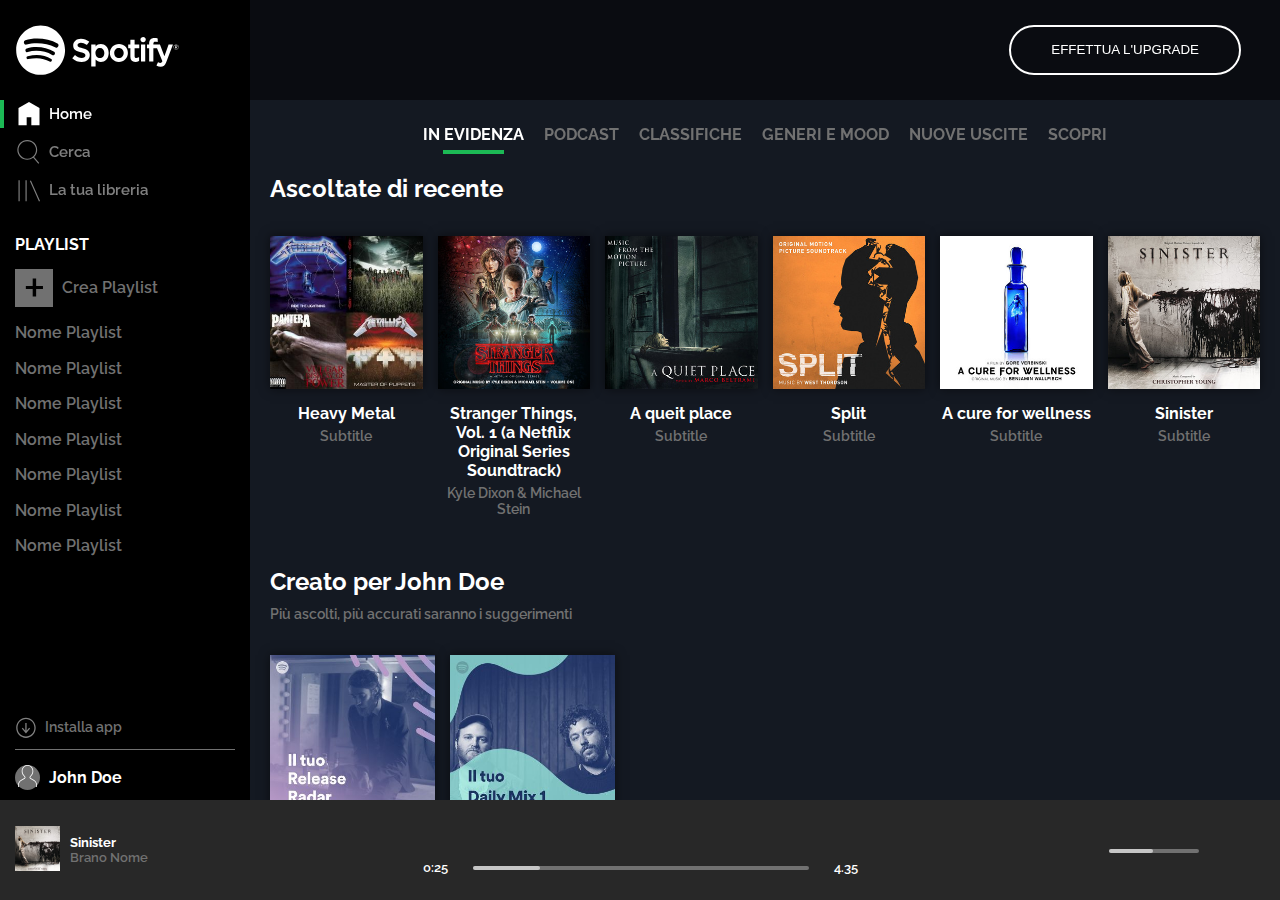
==== index.html @ bd0da4ed "finita sidebar responsive" ====
<!DOCTYPE html>
<html lang="en" dir="ltr">

<head>
  <meta charset="utf-8">
  <meta name="viewport" content="width=device-width, initial-scale=1.0">
  <title>SpotifyWeb</title>
  <link rel="preconnect" href="https://fonts.gstatic.com">
  <link href="https://fonts.googleapis.com/css2?family=Raleway:wght@400;500;600;700&display=swap" rel="stylesheet">
  <link rel="stylesheet" href="https://cdnjs.cloudflare.com/ajax/libs/font-awesome/5.15.2/css/all.min.css" integrity="sha512-HK5fgLBL+xu6dm/Ii3z4xhlSUyZgTT9tuc/hSrtw6uzJOvgRr2a9jyxxT1ely+B+xFAmJKVSTbpM/CuL7qxO8w==" crossorigin="anonymous" />
  <link rel="stylesheet" href="css/style.css">
</head>

<body>

  <!-- APP CONTAINER -->
  <div class="app-wrapper">
    <!-- MAIN -->
    <main class="clearfix">

      <!-- Side Bar -->
      <section class="side-bar">

        <!-- Logo -->
        <div class="logo-container">
          <div class="logo">
            <img src="img/logo.svg" alt="Spotify's Logo">
            <img src="img/logo-small.svg" alt="Spotify's Small Logo">
          </div>
        </div>
        <!-- Fine Logo -->

        <!-- Top Nav -->
        <nav class="side-top-nav">

          <ul class="side-nav">

            <li class="active-side-nav">
              <img src="img/home.svg" alt="Home">
              <a href="#">Home</a>
            </li>

            <li>
              <img src="img/search.svg" alt="Search">
              <a href="#">Cerca</a>
            </li>

            <li>
              <img src="img/libreria.svg" alt="Libreria">
              <a href="#">La tua libreria</a>
            </li>

          </ul>

        </nav>
        <!-- Fine Top Nav -->

        <!-- Playlists -->
        <div class="playlists-container">

          <div class="top-playlists">

            <div class="title">
              Playlist
            </div>

            <div class="add-playlist">

              <a href="#">
                <span class="cross">+</span>
                Crea Playlist
              </a>

            </div>

          </div>

          <div class="bottom-playlists">
            <ul class="playlist-list">
              <li><a href="#">Nome Playlist</a></li>
              <li><a href="#">Nome Playlist</a></li>
              <li><a href="#">Nome Playlist</a></li>
              <li><a href="#">Nome Playlist</a></li>
              <li><a href="#">Nome Playlist</a></li>
              <li><a href="#">Nome Playlist</a></li>
              <li><a href="#">Nome Playlist</a></li>
            </ul>
          </div>

        </div>
        <!-- Fine Playlists -->

        <!-- Bottom Side Bar -->
        <div class="bottom-side-bar">

          <div class="download-app">
            <img src="img/download.svg" alt="download icon">
            <a href="#">
              Installa app
            </a>
          </div>

          <div class="user">
            <div class="user-icon">
              <img src="img/profile.svg" alt="user icon">
            </div>
            <div class="user-name">
              John Doe
            </div>
          </div>

        </div>
        <!-- Fine Bottom Side Bar -->

      </section>
      <!-- Fine Side Bar -->

      <!-- CONTENT -->
      <section class="content">

        <!-- Upgrade Section -->
        <div class="upgrade">

          <button class="pagace-btn">
            Effettua l'upgrade
          </button>
        </div>
        <!-- Fine Upgrade Section -->

        <!-- Content Section Nav -->
        <nav class="top-nav-content">

          <ul class="content-nav">
            <li><a class="active-top-nav" href="#">In Evidenza</a></li>
            <li><a href="#">Podcast</a></li>
            <li><a href="#">Classifiche</a></li>
            <li><a href="#">Generi e Mood</a></li>
            <li><a href="#">Nuove uscite</a></li>
            <li><a href="#">Scopri</a></li>
          </ul>

        </nav>
        <!-- Fine Content Section Nav -->

        <!-- MUSIC -->
        <div class="music">
          <!-- Ascoltate di recente -->
          <div class="recently-played">

            <h2>Ascoltate di recente</h2>

            <!-- Contenitore Album -->
            <div class="albums-container">
              <!-- Single Album -->
              <div class="album">
                <div class="album-img">
                  <img src="img/metal_lifting.jpg" alt="Heavy Metal Album Cover">
                  <div class="overlay">
                    <i class="far fa-play-circle"></i>
                  </div>
                </div>
                <div class="album-name">
                  <h4>Heavy Metal</h4>
                </div>
                <div class="album-author">
                  <p class="author">Subtitle</p>
                </div>
              </div>
              <!-- Fine single Album -->

              <!-- Single Album -->
              <div class="album">
                <div class="album-img">
                  <img src="img/stranger.jpeg" alt="Stranger Things Album Cover">
                  <div class="overlay">
                    <i class="far fa-play-circle"></i>
                  </div>
                </div>
                <div class="album-name">
                  <h4>Stranger Things, Vol. 1 (a Netflix Original Series Soundtrack)</h4>
                </div>
                <div class="album-author">
                  <p class="author">Kyle Dixon & Michael Stein</p>
                </div>
              </div>
              <!-- Fine single Album -->

              <!-- Single Album -->
              <div class="album">
                <div class="album-img">
                  <img src="img/aquietplace.jpeg" alt="A Quiet Place Album Cover">
                  <div class="overlay">
                    <i class="far fa-play-circle"></i>
                  </div>
                </div>
                <div class="album-name">
                  <h4>A queit place</h4>
                </div>
                <div class="album-author">
                  <p class="author">Subtitle</p>
                </div>
              </div>
              <!-- Fine single Album -->

              <!-- Single Album -->
              <div class="album">
                <div class="album-img">
                  <img src="img/split.jpeg" alt="Split Album Cover">
                  <div class="overlay">
                    <i class="far fa-play-circle"></i>
                  </div>
                </div>
                <div class="album-name">
                  <h4>Split</h4>
                </div>
                <div class="album-author">
                  <p class="author">Subtitle</p>
                </div>
              </div>
              <!-- Fine single Album -->

              <!-- Single Album -->
              <div class="album">
                <div class="album-img">
                  <img src="img/cure.jpeg" alt="Cure Album Cover">
                  <div class="overlay">
                    <i class="far fa-play-circle"></i>
                  </div>
                </div>
                <div class="album-name">
                  <h4>A cure for wellness</h4>
                </div>
                <div class="album-author">
                  <p class="author">Subtitle</p>
                </div>
              </div>
              <!-- Fine single Album -->

              <!-- Single Album -->
              <div class="album">
                <div class="album-img">
                  <img src="img/sinister.jpeg" alt="Sinister Album Cover">
                  <div class="overlay">
                    <i class="far fa-play-circle"></i>
                  </div>
                </div>
                <div class="album-name">
                  <h4>Sinister</h4>
                </div>
                <div class="album-author">
                  <p class="author">Subtitle</p>
                </div>
              </div>
              <!-- Fine single Album -->
            </div>
            <!-- Contenitore Album -->
          </div>
          <!-- Fine Ascoltate di recente -->

          <!-- Album raccomandati -->
          <div class="recomended-playists">

            <h2>Creato per John Doe</h2>

            <p class="author">
              Più ascolti, più accurati saranno i suggerimenti
            </p>

            <!-- Contenitore Album -->
            <div class="albums-container">
              <!-- Single Album -->
              <div class="album">
                <div class="album-img">
                  <img src="img/radar.jpeg" alt="Radar Album Cover">
                  <div class="overlay">
                    <i class="far fa-play-circle"></i>
                  </div>
                </div>
                <div class="album-name">
                  <h4>Release Radar</h4>
                </div>
              </div>
              <!-- Fine single Album -->

              <!-- Single Album -->
              <div class="album">
                <div class="album-img">
                  <img src="img/mixdaily.jpeg" alt="Daily Mix Album Cover">
                  <div class="overlay">
                    <i class="far fa-play-circle"></i>
                  </div>
                </div>
                <div class="album-name">
                  <h4>Daily Mix 1</h4>
                </div>
              </div>
              <!-- Fine single Album -->
            </div>
            <!-- Fine Contenitore Album -->
          </div>
          <!-- Fine Album raccomandati -->

          <!-- Artisti Popolari -->
          <div class="popular-artists">

            <h2>Artisti più popolari</h2>

            <p class="author">
              Più ascolti, più accurati saranno i suggerimenti
            </p>

            <!-- Contenitore Album -->
            <div class="albums-container">
              <!-- Single Album -->
              <div class="album">
                <div class="album-img">
                  <img src="img/youg.jpeg" alt="Lana Del Rey Picture">
                  <div class="overlay">
                    <i class="far fa-play-circle"></i>
                  </div>
                </div>
                <div class="album-name">
                  <h4>Release Radar</h4>
                </div>
              </div>
              <!-- Fine single Album -->

              <!-- Single Album -->
              <div class="album">
                <div class="album-img">
                  <img src="img/einaudi.jpeg" alt="Ludovico Einaudi Picture">
                  <div class="overlay">
                    <i class="far fa-play-circle"></i>
                  </div>
                </div>
                <div class="album-name">
                  <h4>Daily Mix 1</h4>
                </div>
              </div>
              <!-- Fine single Album -->
            </div>
            <!-- Fine Contenitore Album -->
          </div>
          <!-- Fine Artisti Popolari -->

        </div>
        <!-- Fine MUSIC -->
      </section>
      <!-- Fine CCONTENT -->

    </main>
    <!-- Fine MAIN -->


    <!-- FOOTER -->
    <footer>

      <!-- Playing Track -->
      <div class="now-playing">

        <div class="footer-container-track">

          <div class="track-image">
            <img src="img/sinister.jpeg" alt="Album image">
          </div>

          <div class="track-info">
            Sinister<br>
            <a href="#">Brano Nome</a>
          </div>

          <div class="left-icons">
            <a href="#"><i class="far fa-heart"></i></a>
            <a href="#"><i class="far fa-folder"></i></a>
          </div>

        </div>

      </div>
      <!-- Fine Playing Track -->

      <!-- Player -->
      <div class="player">

        <div class="player-commands">

          <div class="player-commands-container">

            <div class="player-commands-icons">
              <a href="#"><i class="fas fa-random"></i></a>
              <a href="#"><i class="fas fa-step-backward"></i></a>
              <a href="#"><i class="far fa-play-circle"></i></a>
              <a href="#"><i class="fas fa-step-forward"></i></a>
              <a href="#"><i class="fas fa-redo-alt"></i></a>
            </div>

          </div>

        </div>

        <div class="play-bar">

          <div class="current-time">0:25</div>

          <div class="track-bar">
            <div class="current-time-bar">
              <div class="circle"></div>
            </div>
          </div>

          <div class="track-duration">4.35</div>

        </div>

      </div>
      <!-- Fine Player -->

      <!-- Player Settings -->
      <div class="player-settings">

        <div class="footer-container-settings">

          <div class="right-icons">
            <a href="#"><i class="fas fa-list"></i></a>
            <a href="#"><i class="fas fa-desktop"></i></a>
          </div>

          <div class="volume-control">
            <a href="#"><i class="fas fa-volume-up"></i></a>
            <div class="volume-bar">
              <div class="current-volume">
                <div class="circle"></div>
              </div>
            </div>
          </div>


        </div>

      </div>
      <!-- Fine Player Settings -->

    </footer>
    <!-- Fine FOOTER -->

  </div>

</body>

</html>
---- css/style.css ----
/* RESET */
* {
  margin: 0;
  padding: 0;
  box-sizing: border-box;
}

/* COMMON */
body {
  font-family: 'Raleway', sans-serif;
}

.app-wrapper {
  width: 100%;
  height: 100vh;
  overflow: hidden;
}

img {
  width: 100%;
}

body, a {
  color: #717171;
  text-decoration: none;
  font-weight: 600;
}

body a:hover {
  color: white;
}

ul {
  list-style-type: none;
}

.clearfix:after {
  content: "";
  display: table;
  clear: both;
}

/* FINE COMMON */
/* MAIN */
/* MAIN's > Side Bar */
.side-bar {
  width: 250px;
  height: calc(100vh - 100px);
  float: left;
  overflow: hidden;
  background-color: black;
  padding-left: 15px;
  display: flex;
  flex-direction: column;
}

/* Logo */
.logo {
  width: 100%;
  height: 100px;
  display: flex;
  align-items: center;
}

.logo img {
  width: 70%;
}

.logo img:last-child {
  display: none;
}

/* Side Top Nav */
.side-top-nav {
  margin-left: -15px;
}

.side-nav li img {
  width: 12%;
  display: inline-block;
  vertical-align: middle;
}

.side-nav li {
  padding-left: 15px;
  margin-bottom: 10px;
  opacity: 0.5;
  transform: perspective(1px) translateZ(0);
  box-shadow: 0 0 1px rgba(0, 0, 0, 0);
  position: relative;
  overflow: hidden;
}

.side-nav li:hover {
  cursor: pointer;
}

.side-nav li:before {
  content: "";
  position: absolute;
  z-index: -1;
  bottom: 0;
  top: 0;
  left: 0;
  height: 100%;
  width: 4px;
  background: #1CB955;
  transform: translateX(-4px);
  transition-duration: 0.3s;
  transition-timing-function: ease-out;
}

.side-nav li:hover:before,
.side-nav li:focus:before,
.side-nav li:active:before,
.side-nav li.active-side-nav:before {
  transform: translateY(0);
}

.active-side-nav {
  color: white;
}

.side-nav .active-side-nav,
.side-nav li:hover {
  opacity: 1;
}

.side-nav a {
  color: white;
  text-decoration: none;
  font-size: 15px;
  display: inline-block;
  margin-left: 2px;
  vertical-align: middle;
}

/* Playlists */
.playlists-container {
  margin-top: 20px;
  flex-grow: 1;
  overflow: hidden;
}

.title {
  text-transform: uppercase;
  font-weight: 700;
  color: white;
}

.add-playlist .cross {
  color: black;
  background-color: #717171;
  font-size: 55px;
  font-weight: 400;
  height: 38px;
  width: 38px;
  line-height: 38px;
  text-align: center;
  display: inline-block;
  vertical-align: bottom;
  margin-right: 5px;
}

.add-playlist {
  margin-top: 15px;
  line-height: 38px;
}

.add-playlist a:hover .cross {
  background-color: white;
}

.bottom-playlists {
  height: calc(100% - 71px);
}

.playlist-list {
  height: 100%;
  min-height: 65px;
  overflow-y: auto;
}

.playlist-list li {
  margin-top: 16.5px;
}

/* Bottom Side Bar */
.download-app {
  width: calc(100% - 15px);
  padding-bottom: 7px;
  font-size: 14px;
  border-bottom: 1px solid #717171;
}

.download-app img {
  width: 12%;
  opacity: 0.5;
  vertical-align: middle;
  margin-right: 5px;
  margin-left: -4px;
}

.download-app:hover img {
  opacity: 1;
}

.download-app:hover a {
  color: white;
}

.download-app:hover {
  cursor: pointer;
}

.user {
  margin: 15px 0 10px;
}

.user-icon {
  background-color: #717171;
  display: inline-block;
  width: 25px;
  height: 25px;
  border-radius: 50%;
  text-align: center;
}

.user-icon img {
  height: auto;
  width: 77%;
  vertical-align: bottom;
}

.user-name {
  display: inline-block;
  color: white;
  font-weight: 700;
  margin-left: 5px;
  line-height: 25px;
}

.user:hover {
  cursor: pointer
}

/* Fine MAIN's > Side Bar */
/* MAIN's > Content */
.content {
  width: calc(100% - 250px);
  height: calc(100vh - 100px);
  float: left;
  overflow-y: auto;
  background-color: #141922;
}

/* Upgrade */
.upgrade {
  width: calc(100% - 250px);
  height: 100px;
  background-color: rgba(0, 0, 0, 0.5);
  position: fixed;
  top: 0;
  right: 0;
  display: flex;
  justify-content: flex-end;
  align-items: center;
  z-index: 1;
}

.pagace-btn {
  text-transform: uppercase;
  color: white;
  background-color: transparent;
  border: 2px solid white;
  border-radius: 30px;
  padding: 8px 40px;
  height: 50%;
  line-height: 50%;
  margin-right: 39px;
}

.pagace-btn:hover {
  cursor: pointer;
  transform: scale(1.08);
}

/* Content Section Nav */
.content-nav {
  display: flex;
  justify-content: center;
  flex-wrap: wrap;
  padding: 0 15px;
  margin-top: 100px;
}

.content-nav li {
  padding: 25px 10px;
  display: inline-block;
  vertical-align: middle;
  transform: perspective(1px) translateZ(0);
  box-shadow: 0 0 1px rgba(0, 0, 0, 0);
  position: relative;
  overflow: hidden;
}

.content-nav li:before,
.active-top-nav:before {
  content: "";
  position: absolute;
  z-index: -1;
  left: 51%;
  right: 51%;
  bottom: 15px;
  background: #1CB955;
  height: 4px;
  transition-property: left, right;
  transition-duration: 0.3s;
  transition-timing-function: ease-out;
}

.content-nav li:hover:before,
.content-nav li:focus:before,
.content-nav li:active:before,
.active-top-nav:before {
  left: 25%;
  right: 25%;
}

.active-top-nav {
  color: white;
}

.content-nav li:last-child {
  margin-right: 0;
}

.content-nav li a {
  text-transform: uppercase;
  font-weight: 700;
}

/* Music */
.music {
  padding: 0 20px 50px;
  color: white;
}

.recently-played {
  margin-top: 5px;
}

.recently-played h2 {
  font-weight: 700;
}

.albums-container {
  margin-top: 33px;
  display: flex;
}

.album {
  width: calc(100% / 6);
  margin-right: 15px;
  text-align: center;
}

.album:last-child {
  margin-right: 0;
}

.album-img {
  position: relative;
  display: flex;
  overflow: hidden;
  box-shadow: 0 0 10px rgba(0, 0, 0, 0.5);
}

.album-img img {
  width: 100%;
}

.overlay {
  position: absolute;
  top: 0;
  left: 0;
  width: 100%;
  height: 100%;
  background-color: rgba(0, 0, 0, 0.5);
  display: none;
}

.overlay i {
  position: absolute;
  top: 50%;
  left: 50%;
  transform: translate(-50%, -50%);
  font-size: 50px;
}

.popular-artists .album-img {
  border-radius: 50%;
}

.album:hover {
  cursor: pointer;
}

.album:hover .overlay {
  display: block;
}

.album-name {
  padding: 15px 0 5px;
}

.author {
  color: #717171;
  font-size: 14px;
  font-weight: 600;
}

.recomended-playists,
.popular-artists {
  margin-top: 50px;
}

.recomended-playists h2,
.popular-artists h2 {
  margin-bottom: 10px;
}

.popular-artists .album-img img {
  border-radius: 50%;
}

/* Fine MAIN's > Content */
/* FINE MAIN */
/* FOOTER */
footer {
  width: 100%;
  height: 100px;
  overflow: hidden;
  background-color: #282828;
  display: flex;
  justify-content: space-between;
}

/* Playing Track */
.now-playing {
  width: 15%;
  max-width: 280px;
  min-width: 220px;
  padding: 0 15px;
}

.footer-container-track {
  height: 100%;
  display: flex;
  align-items: center;
}

.track-image img {
  height: 45px;
  width: auto;
}

.track-info {
  margin-left: 10px;
  color: white;
  font-size: 13px;
  font-weight: 700;
  flex-grow: 1;
}

.track-info a {
  font-weight: 600;
}

.track-info a:hover {
  text-decoration: underline;
}

.left-icons a {
  margin-left: 10px;
  font-size: 17px;
}

.left-icons i {}

.left-icons a:first-child {
  margin-left: 0;
}

/* Player */
.player {
  flex-grow: 1;
}

.footer-container-player {
  text-align: center;
  height: 100%;
}

.player-commands {
  height: 60%;
  display: flex;
  align-items: center;
  justify-content: center;
}

.player-commands-icons {
  display: flex;
  align-items: center;
}

.player-commands-icons a {
  margin-right: 30px;
  color: white;
}

.player-commands-icons a:last-child {
  font-size: 15px;
  margin-right: 0;
}

.player-commands-icons a:nth-child(3) {
  font-size: 38px;
  margin: 0 38px 0 8px;
}

.player-commands-icons a:nth-child(3):hover {
  transform: scale(1.1);
}

.play-bar {
  height: 40%;
  display: flex;
  align-items: flex-start;
  justify-content: center;
}

.play-bar {
  font-size: 13px;
  color: white;
}

.track-bar {
  background-color: #717171;
  height: 4px;
  width: 40%;
  border-radius: 4px;
  margin: 6px 25px 0;
}

.current-time-bar {
  background-color: white;
  opacity: 0.6;
  width: 20%;
  height: 4px;
  border-radius: 4px;
  display: flex;
  justify-content: flex-end;
  align-items: center;
}

.circle {
  width: 12px;
  height: 12px;
  background-color: white;
  border-radius: 50%;
  display: none;
}

.track-bar:hover {
  cursor: pointer;
}

.track-bar:hover .current-time-bar {
  opacity: 1;
  background-color: #1CB955;
}

.track-bar:hover .circle {
  display: block;
}

/* Player Settings */
.player-settings {
  width: 15%;
  max-width: 280px;
  min-width: 220px;
  padding: 0 15px;
}

.footer-container-settings {
  display: flex;
  align-items: center;
  height: 100%;
}

.right-icons {
  text-align: right;
}

.right-icons i,
.volume-control i {
  margin-right: 12px;
  color: white;
  font-size: 15px;
}

.volume-control {
  width: 68%;
}

.volume-control i {
  margin-right: 10px;
}

.volume-bar {
  display: inline-block;
  background-color: #717171;
  height: 4px;
  width: 70%;
  vertical-align: middle;
  border-radius: 4px;
}

.current-volume {
  background-color: white;
  opacity: 0.6;
  width: 49%;
  height: 4px;
  border-radius: 4px;
  display: flex;
  justify-content: flex-end;
  align-items: center;
}

.volume-bar:hover {
  cursor: pointer;
}

.volume-bar:hover .current-volume {
  opacity: 1;
  background-color: #1CB955;
}

.volume-bar:hover .circle {
  display: block;
}

/* FINE FOOTER */
/* SEZIONE RESPONSIVE */
@media all and (max-width: 991px) {
  .albums-container {
    flex-wrap: wrap;
  }

  .album {
    width: calc(100% / 4 - 15px);
  }
}

@media all and (max-width: 767px) {
  .pagace-btn {
    height: 40%;
    line-height: 40%;
  }

  .content-nav li a {
    font-size: 14px;
  }

  .album {
    width: calc(100% / 2 - 15px);
  }

  .now-playing {
    padding-right: 0;
  }

  .track-info {}

  .left-icons a {
    margin-left: 0;
  }
}

@media all and (max-width: 576px) {

  /* .content-nav li{
    margin-right: 15px;
  }

  .content-nav li a{
    font-size: 13px;
  } */
  .side-bar {
    width: 60px;
    padding-right: 15px;
  }

  .logo img:last-child {
    display: block;
    width: 100%;
  }

  .logo img:first-child,
  .side-nav a,
  .logo img,
  .playlists-container,
  .download-app a,
  .user-name {
    display: none;
  }

  .download-app {
    width: 100%;
    border: 0;
    padding: 0;
  }

  .download-app img {
    width: 80%;
    margin: 0;
  }

  .side-top-nav {
    flex-grow: 1;
  }

  .side-nav li img {
    width: 100%;
  }

  .content,
  .upgrade {
    width: calc(100% - 60px);
  }
}
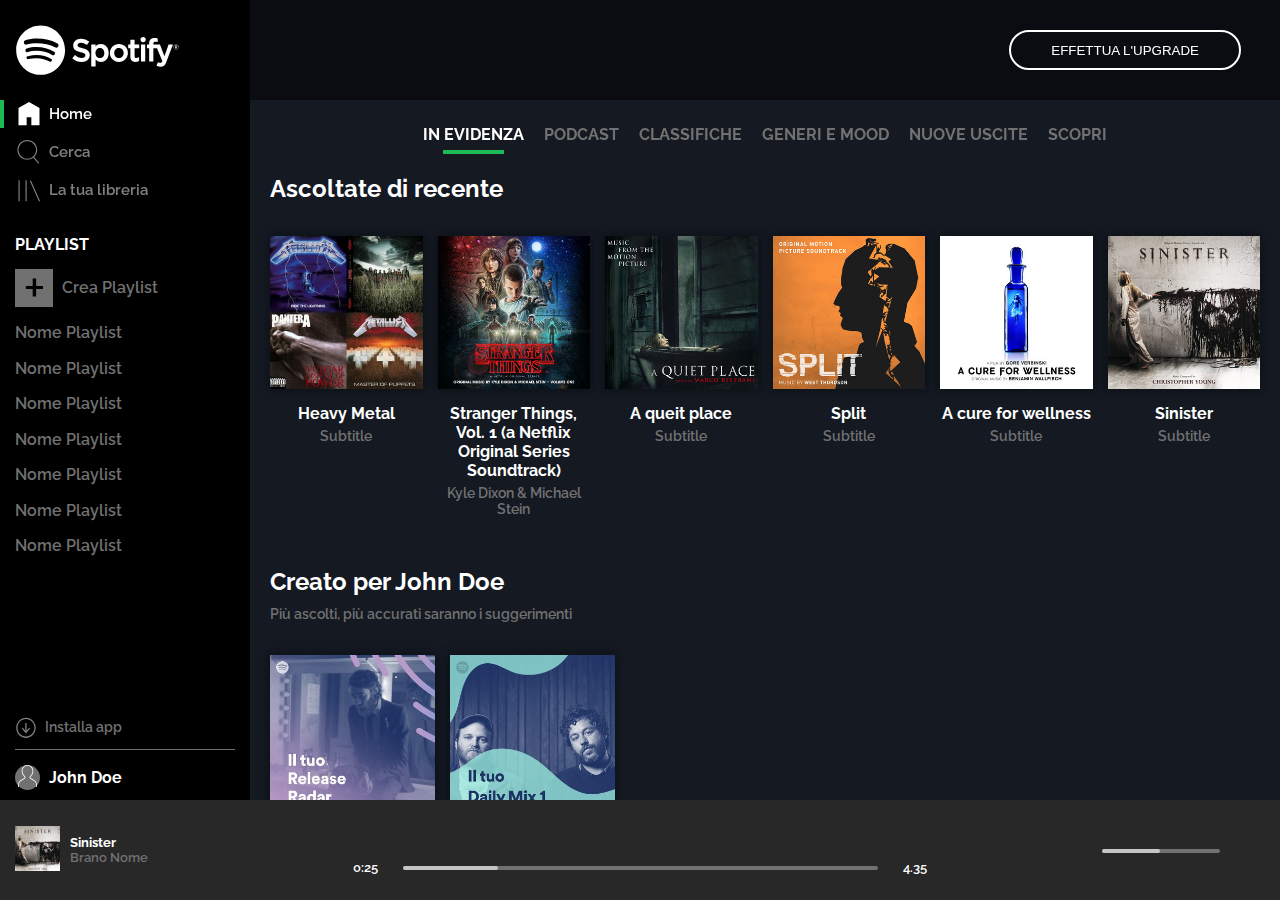
==== commit 7dec1dfd: "check su smartphone2" ====
--- a/index.html
+++ b/index.html
@@ -26,6 +26,7 @@
           <div class="logo">
             <img src="img/logo.svg" alt="Spotify's Logo">
             <img src="img/logo-small.svg" alt="Spotify's Small Logo">
+            <img src="img/logo-small-green.svg" alt="Spotify's Small Logo">
           </div>
         </div>
         <!-- Fine Logo -->
--- a/css/style.css
+++ b/css/style.css
@@ -66,7 +66,8 @@
   width: 70%;
 }
 
-.logo img:last-child {
+.logo img:last-child,
+.logo img:nth-child(2) {
   display: none;
 }
 
@@ -275,8 +276,7 @@
   border: 2px solid white;
   border-radius: 30px;
   padding: 8px 40px;
-  height: 50%;
-  line-height: 50%;
+  height: 40%;
   margin-right: 39px;
 }
 
@@ -448,9 +448,7 @@
 
 /* Playing Track */
 .now-playing {
-  width: 15%;
-  max-width: 280px;
-  min-width: 220px;
+  width: 250px;
   padding: 0 15px;
 }
 
@@ -495,6 +493,8 @@
 /* Player */
 .player {
   flex-grow: 1;
+  width: calc(100% / 3);
+  min-width: 150px;
 }
 
 .footer-container-player {
@@ -509,9 +509,14 @@
   justify-content: center;
 }
 
+.player-commands-container{
+  width: 100%;
+}
+
 .player-commands-icons {
   display: flex;
   align-items: center;
+  justify-content: center;
 }
 
 .player-commands-icons a {
@@ -548,7 +553,7 @@
 .track-bar {
   background-color: #717171;
   height: 4px;
-  width: 40%;
+  width: 61%;
   border-radius: 4px;
   margin: 6px 25px 0;
 }
@@ -587,42 +592,34 @@
 
 /* Player Settings */
 .player-settings {
-  width: 15%;
-  max-width: 280px;
-  min-width: 220px;
+  width: 250px;
   padding: 0 15px;
 }
 
 .footer-container-settings {
   display: flex;
   align-items: center;
+  justify-content: center;
   height: 100%;
 }
 
-.right-icons {
-  text-align: right;
+.volume-control{
+  width: 71%;
+  margin-left: 3px
 }
 
 .right-icons i,
 .volume-control i {
+  color: white;
+  font-size: 15px;
   margin-right: 12px;
-  color: white;
-  font-size: 15px;
-}
-
-.volume-control {
-  width: 68%;
-}
-
-.volume-control i {
-  margin-right: 10px;
 }
 
 .volume-bar {
   display: inline-block;
   background-color: #717171;
   height: 4px;
-  width: 70%;
+  width: 75%;
   vertical-align: middle;
   border-radius: 4px;
 }
@@ -664,11 +661,8 @@
 }
 
 @media all and (max-width: 767px) {
-  .pagace-btn {
-    height: 40%;
-    line-height: 40%;
-  }
-
+
+  /* CONTENT */
   .content-nav li a {
     font-size: 14px;
   }
@@ -677,37 +671,68 @@
     width: calc(100% / 2 - 15px);
   }
 
-  .now-playing {
-    padding-right: 0;
-  }
-
-  .track-info {}
+  /* FOOTER */
+  .now-playing,
+  .player-settings{
+    width: calc(100% / 3);
+    min-width: 150px;
+  }
+
+  .now-playing .left-icons{
+    width: 18px;
+    margin-right: 20px;
+  }
+
+  .track-info a{
+    padding-right: 20px;
+  }
 
   .left-icons a {
     margin-left: 0;
   }
-}
-
-@media all and (max-width: 576px) {
-
-  /* .content-nav li{
-    margin-right: 15px;
-  }
-
-  .content-nav li a{
-    font-size: 13px;
-  } */
+
+  .player-commands-icons {
+    justify-content: space-between;
+  }
+
+  .player-commands-icons a,
+  .player-commands-icons a:nth-child(3) {
+    margin: 0 20px 0 0;
+  }
+
+  .track-bar{
+    margin: 6px 5px 0;
+  }
+
+  .right-icons{
+    margin-left: 20px;
+  }
+
+  .volume-control{
+    width: 48%;
+  }
+
+  .volume-bar {
+    width: 57%;
+  }
+
+}
+
+@media screen and (max-width: 576px) {
+
+  /* SIDE NAV */
   .side-bar {
     width: 60px;
     padding-right: 15px;
   }
 
-  .logo img:last-child {
+  .logo img:nth-child(2) {
     display: block;
     width: 100%;
   }
 
-  .logo img:first-child,
+  .logo img:first-child
+  .logo img:last-child,
   .side-nav a,
   .logo img,
   .playlists-container,
@@ -735,8 +760,154 @@
     width: 100%;
   }
 
+  /* CONTENT */
   .content,
   .upgrade {
     width: calc(100% - 60px);
   }
-}
+
+  /* FOOTER */
+  .now-playing .left-icons{
+    margin-right: 0;
+  }
+
+  .player-commands-icons a,
+  .player-commands-icons a:nth-child(3) {
+    margin: 0 10px 0 0;
+  }
+
+  .right-icons{
+    margin-left: 0;
+  }
+
+  .right-icons i,
+  .volume-control i {
+    margin-right: 5px;
+  }
+
+  .volume-control{
+    width: 59%;
+  }
+
+  .volume-bar{
+    width: 63%;
+  }
+}
+
+@media screen and (max-width: 500px) {
+  .track-info {
+    font-size: 10px;
+    padding-right: 2px;
+  }
+
+  .track-image img {
+    height: 40px;
+    width: auto;
+  }
+}
+
+/* Bonus sezione Smartphone */
+@media screen and (max-width: 449px) {
+  .content{
+    height: 100vh;
+    width: 100%;
+  }
+
+  .upgrade{
+    display: none;
+  }
+
+  footer{
+    position: fixed;
+    top: 40%;
+  }
+
+  .logo img:nth-child(2),
+  .now-playing,
+  .play-bar,
+  .player-settings{
+    display: none;
+  }
+
+  .logo img:last-child{
+    display: block;
+    width: 100%;
+  }
+
+
+  .player-commands{
+    height: 100%;
+  }
+
+  .player-commands-icons {
+    justify-content: space-evenly;
+  }
+
+  .side-bar{
+    float: none;
+    height: 50px;
+    width: 100%;
+    position: absolute;
+    left: 0;
+    bottom: 0;
+    z-index: 1;
+    flex-direction: row;
+  }
+
+  .logo{
+    width: 30px;
+    height: 50px;
+    margin-right: 14px;
+  }
+
+  .side-nav{
+    display: flex;
+    justify-content: space-evenly;
+    align-items: center;
+    height: 100%;
+  }
+
+  .side-nav li{
+    margin-bottom: 0;
+  }
+
+  .side-nav li img{
+    width: 25px;
+  }
+
+  .side-nav li:nth-child(3){
+    order: -1;
+  }
+
+  .side-nav li::before {
+    display: none;
+  }
+
+  .side-nav li{
+    padding: 0;
+  }
+
+  .side-top-nav {
+    margin-left: 0;
+  }
+
+  .bottom-side-bar .user{
+    display: none;
+  }
+
+  .download-app {
+    width: 59px;
+    height: 100%;
+    display: flex;
+    align-items: center;
+    margin-top: 2px;
+  }
+
+  .download-app img{
+    width: 100%;
+  }
+
+
+
+
+}
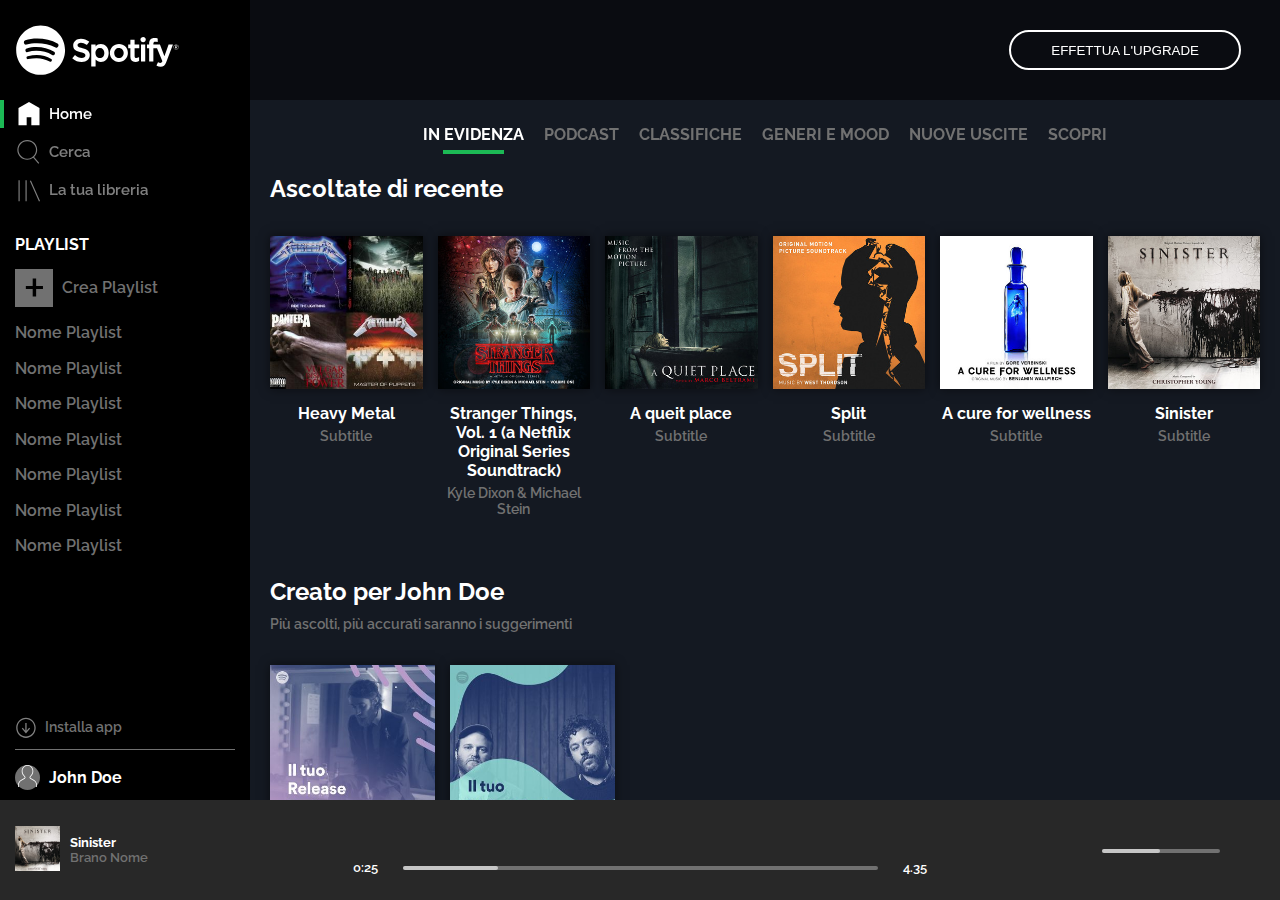
==== commit 82dfebcb: "finita scroll list (breakpoint smartphone)" ====
--- a/index.html
+++ b/index.html
@@ -143,6 +143,12 @@
         </nav>
         <!-- Fine Content Section Nav -->
 
+        <!-- In riproduzione (only smartphone section) -->
+        <div class="smartphone-player">
+
+        </div>
+        <!-- In riproduzione (only smartphone section) -->
+
         <!-- MUSIC -->
         <div class="music">
           <!-- Ascoltate di recente -->
@@ -154,102 +160,140 @@
             <div class="albums-container">
               <!-- Single Album -->
               <div class="album">
-                <div class="album-img">
-                  <img src="img/metal_lifting.jpg" alt="Heavy Metal Album Cover">
-                  <div class="overlay">
-                    <i class="far fa-play-circle"></i>
-                  </div>
-                </div>
-                <div class="album-name">
-                  <h4>Heavy Metal</h4>
-                </div>
-                <div class="album-author">
-                  <p class="author">Subtitle</p>
-                </div>
-              </div>
-              <!-- Fine single Album -->
-
-              <!-- Single Album -->
-              <div class="album">
-                <div class="album-img">
-                  <img src="img/stranger.jpeg" alt="Stranger Things Album Cover">
-                  <div class="overlay">
-                    <i class="far fa-play-circle"></i>
-                  </div>
-                </div>
-                <div class="album-name">
-                  <h4>Stranger Things, Vol. 1 (a Netflix Original Series Soundtrack)</h4>
-                </div>
-                <div class="album-author">
-                  <p class="author">Kyle Dixon & Michael Stein</p>
-                </div>
-              </div>
-              <!-- Fine single Album -->
-
-              <!-- Single Album -->
-              <div class="album">
-                <div class="album-img">
-                  <img src="img/aquietplace.jpeg" alt="A Quiet Place Album Cover">
-                  <div class="overlay">
-                    <i class="far fa-play-circle"></i>
-                  </div>
-                </div>
-                <div class="album-name">
-                  <h4>A queit place</h4>
-                </div>
-                <div class="album-author">
-                  <p class="author">Subtitle</p>
-                </div>
-              </div>
-              <!-- Fine single Album -->
-
-              <!-- Single Album -->
-              <div class="album">
-                <div class="album-img">
-                  <img src="img/split.jpeg" alt="Split Album Cover">
-                  <div class="overlay">
-                    <i class="far fa-play-circle"></i>
-                  </div>
-                </div>
-                <div class="album-name">
-                  <h4>Split</h4>
-                </div>
-                <div class="album-author">
-                  <p class="author">Subtitle</p>
-                </div>
-              </div>
-              <!-- Fine single Album -->
-
-              <!-- Single Album -->
-              <div class="album">
-                <div class="album-img">
-                  <img src="img/cure.jpeg" alt="Cure Album Cover">
-                  <div class="overlay">
-                    <i class="far fa-play-circle"></i>
-                  </div>
-                </div>
-                <div class="album-name">
-                  <h4>A cure for wellness</h4>
-                </div>
-                <div class="album-author">
-                  <p class="author">Subtitle</p>
-                </div>
-              </div>
-              <!-- Fine single Album -->
-
-              <!-- Single Album -->
-              <div class="album">
-                <div class="album-img">
-                  <img src="img/sinister.jpeg" alt="Sinister Album Cover">
-                  <div class="overlay">
-                    <i class="far fa-play-circle"></i>
-                  </div>
-                </div>
-                <div class="album-name">
-                  <h4>Sinister</h4>
-                </div>
-                <div class="album-author">
-                  <p class="author">Subtitle</p>
+
+                <div class="album-content">
+                  <div class="album-img">
+                    <img src="img/metal_lifting.jpg" alt="Heavy Metal Album Cover">
+                    <div class="overlay">
+                      <i class="far fa-play-circle"></i>
+                    </div>
+                  </div>
+
+                  <div class="album-info">
+                    <div class="album-name">
+                      <h4>Heavy Metal</h4>
+                    </div>
+                    <div class="album-author">
+                      <p class="author">Subtitle</p>
+                    </div>
+                  </div>
+
+                </div>
+              </div>
+              <!-- Fine single Album -->
+
+              <!-- Single Album -->
+              <div class="album">
+
+                <div class="album-content">
+                  <div class="album-img">
+                    <img src="img/stranger.jpeg" alt="Stranger Things Album Cover">
+                    <div class="overlay">
+                      <i class="far fa-play-circle"></i>
+                    </div>
+                  </div>
+
+                  <div class="album-info">
+                    <div class="album-name">
+                      <h4>Stranger Things, Vol. 1 (a Netflix Original Series Soundtrack)</h4>
+                    </div>
+                    <div class="album-author">
+                      <p class="author">Kyle Dixon & Michael Stein</p>
+                    </div>
+                  </div>
+
+                </div>
+              </div>
+              <!-- Fine single Album -->
+
+              <!-- Single Album -->
+              <div class="album">
+
+                <div class="album-content">
+                  <div class="album-img">
+                    <img src="img/aquietplace.jpeg" alt="A Quiet Place Album Cover">
+                    <div class="overlay">
+                      <i class="far fa-play-circle"></i>
+                    </div>
+                  </div>
+
+                  <div class="album-info">
+                    <div class="album-name">
+                      <h4>A queit place</h4>
+                    </div>
+                    <div class="album-author">
+                      <p class="author">Subtitle</p>
+                    </div>
+                  </div>
+                </div>
+              </div>
+              <!-- Fine single Album -->
+
+              <!-- Single Album -->
+              <div class="album">
+
+                <div class="album-content">
+                  <div class="album-img">
+                    <img src="img/split.jpeg" alt="Split Album Cover">
+                    <div class="overlay">
+                      <i class="far fa-play-circle"></i>
+                    </div>
+                  </div>
+
+                  <div class="album-info">
+                    <div class="album-name">
+                      <h4>Split</h4>
+                    </div>
+                    <div class="album-author">
+                      <p class="author">Subtitle</p>
+                    </div>
+                  </div>
+                </div>
+              </div>
+              <!-- Fine single Album -->
+
+              <!-- Single Album -->
+              <div class="album">
+
+                <div class="album-content">
+                  <div class="album-img">
+                    <img src="img/cure.jpeg" alt="Cure Album Cover">
+                    <div class="overlay">
+                      <i class="far fa-play-circle"></i>
+                    </div>
+                  </div>
+
+                  <div class="album-info">
+                    <div class="album-name">
+                      <h4>A cure for wellness</h4>
+                    </div>
+                    <div class="album-author">
+                      <p class="author">Subtitle</p>
+                    </div>
+                  </div>
+                </div>
+              </div>
+              <!-- Fine single Album -->
+
+              <!-- Single Album -->
+              <div class="album">
+
+                <div class="album-content">
+                  <div class="album-img">
+                    <img src="img/sinister.jpeg" alt="Sinister Album Cover">
+                    <div class="overlay">
+                      <i class="far fa-play-circle"></i>
+                    </div>
+                  </div>
+
+                  <div class="album-info">
+                    <div class="album-name">
+                      <h4>Sinister</h4>
+                    </div>
+                    <div class="album-author">
+                      <p class="author">Subtitle</p>
+                    </div>
+                  </div>
                 </div>
               </div>
               <!-- Fine single Album -->
@@ -263,7 +307,7 @@
 
             <h2>Creato per John Doe</h2>
 
-            <p class="author">
+            <p class="author intro">
               Più ascolti, più accurati saranno i suggerimenti
             </p>
 
@@ -271,28 +315,40 @@
             <div class="albums-container">
               <!-- Single Album -->
               <div class="album">
-                <div class="album-img">
-                  <img src="img/radar.jpeg" alt="Radar Album Cover">
-                  <div class="overlay">
-                    <i class="far fa-play-circle"></i>
-                  </div>
-                </div>
-                <div class="album-name">
-                  <h4>Release Radar</h4>
-                </div>
-              </div>
-              <!-- Fine single Album -->
-
-              <!-- Single Album -->
-              <div class="album">
-                <div class="album-img">
-                  <img src="img/mixdaily.jpeg" alt="Daily Mix Album Cover">
-                  <div class="overlay">
-                    <i class="far fa-play-circle"></i>
-                  </div>
-                </div>
-                <div class="album-name">
-                  <h4>Daily Mix 1</h4>
+
+                <div class="album-content">
+                  <div class="album-img">
+                    <img src="img/radar.jpeg" alt="Radar Album Cover">
+                    <div class="overlay">
+                      <i class="far fa-play-circle"></i>
+                    </div>
+                  </div>
+
+                  <div class="album-info">
+                    <div class="album-name">
+                      <h4>Release Radar</h4>
+                    </div>
+                  </div>
+                </div>
+              </div>
+              <!-- Fine single Album -->
+
+              <!-- Single Album -->
+              <div class="album">
+
+                <div class="album-content">
+                  <div class="album-img">
+                    <img src="img/mixdaily.jpeg" alt="Daily Mix Album Cover">
+                    <div class="overlay">
+                      <i class="far fa-play-circle"></i>
+                    </div>
+                  </div>
+
+                  <div class="album-info">
+                    <div class="album-name">
+                      <h4>Daily Mix 1</h4>
+                    </div>
+                  </div>
                 </div>
               </div>
               <!-- Fine single Album -->
@@ -306,7 +362,7 @@
 
             <h2>Artisti più popolari</h2>
 
-            <p class="author">
+            <p class="author intro">
               Più ascolti, più accurati saranno i suggerimenti
             </p>
 
@@ -314,28 +370,40 @@
             <div class="albums-container">
               <!-- Single Album -->
               <div class="album">
-                <div class="album-img">
-                  <img src="img/youg.jpeg" alt="Lana Del Rey Picture">
-                  <div class="overlay">
-                    <i class="far fa-play-circle"></i>
-                  </div>
-                </div>
-                <div class="album-name">
-                  <h4>Release Radar</h4>
-                </div>
-              </div>
-              <!-- Fine single Album -->
-
-              <!-- Single Album -->
-              <div class="album">
-                <div class="album-img">
-                  <img src="img/einaudi.jpeg" alt="Ludovico Einaudi Picture">
-                  <div class="overlay">
-                    <i class="far fa-play-circle"></i>
-                  </div>
-                </div>
-                <div class="album-name">
-                  <h4>Daily Mix 1</h4>
+
+                <div class="album-content">
+                  <div class="album-img">
+                    <img src="img/youg.jpeg" alt="Lana Del Rey Picture">
+                    <div class="overlay">
+                      <i class="far fa-play-circle"></i>
+                    </div>
+                  </div>
+
+                  <div class="album-info">
+                    <div class="album-name">
+                      <h4>Release Radar</h4>
+                    </div>
+                  </div>
+                </div>
+              </div>
+              <!-- Fine single Album -->
+
+              <!-- Single Album -->
+              <div class="album">
+
+                <div class="album-content">
+                  <div class="album-img">
+                    <img src="img/einaudi.jpeg" alt="Ludovico Einaudi Picture">
+                    <div class="overlay">
+                      <i class="far fa-play-circle"></i>
+                    </div>
+                  </div>
+
+                  <div class="album-info">
+                    <div class="album-name">
+                      <h4>Daily Mix 1</h4>
+                    </div>
+                  </div>
                 </div>
               </div>
               <!-- Fine single Album -->
--- a/css/style.css
+++ b/css/style.css
@@ -251,8 +251,8 @@
   width: calc(100% - 250px);
   height: calc(100vh - 100px);
   float: left;
+  background-color: #141922;
   overflow-y: auto;
-  background-color: #141922;
 }
 
 /* Upgrade */
@@ -346,6 +346,11 @@
   color: white;
 }
 
+
+.smartphone-player{
+  display: none;
+}
+
 .recently-played {
   margin-top: 5px;
 }
@@ -363,6 +368,7 @@
   width: calc(100% / 6);
   margin-right: 15px;
   text-align: center;
+  margin-bottom: 10px;
 }
 
 .album:last-child {
@@ -809,7 +815,7 @@
 /* Bonus sezione Smartphone */
 @media screen and (max-width: 449px) {
   .content{
-    height: 100vh;
+    height: calc(100vh - 50px);
     width: 100%;
   }
 
@@ -817,9 +823,57 @@
     display: none;
   }
 
+  .top-nav-content{
+    overflow-x: auto;
+  }
+
+  .content-nav {
+    justify-content: space-between;
+    flex-wrap: nowrap;
+    padding: 0 15px;
+    margin-top: 0;
+    width: 250%;
+
+  }
+
+  .smartphone-player{
+    display: block;
+    width: 100%;
+    height: 380px;
+    background-color: #000000;
+    padding-bottom: 100px;
+
+  }
+
   footer{
     position: fixed;
-    top: 40%;
+    top: 350px;
+    background-color: #000000;
+  }
+
+  .player-commands-icons {
+    justify-content: space-between;
+  }
+
+
+  .player-commands-icons a{
+    font-size: 20px;
+  }
+
+  .player-commands-icons a:nth-child(3){
+    font-size: 60px;
+  }
+
+  .player-commands-icons a:nth-child(3) i:hover{
+    filter: drop-shadow(0 0 2px rgba(28, 185, 85, 1));
+  }
+
+  .player-commands-icons a:nth-child(3) i:active{
+    transform: translateY(1px);
+  }
+
+  .player-commands-icons a:last-child{
+    font-size: 18px;
   }
 
   .logo img:nth-child(2),
@@ -833,7 +887,6 @@
     display: block;
     width: 100%;
   }
-
 
   .player-commands{
     height: 100%;
@@ -857,7 +910,7 @@
   .logo{
     width: 30px;
     height: 50px;
-    margin-right: 14px;
+    margin-right: 6px;
   }
 
   .side-nav{
@@ -896,18 +949,91 @@
   }
 
   .download-app {
-    width: 59px;
+    width: 29px;
     height: 100%;
     display: flex;
     align-items: center;
-    margin-top: 2px;
+    margin-top: 1px;
   }
 
   .download-app img{
     width: 100%;
-  }
-
-
-
-
-}
+    opacity: 0.35;
+  }
+
+  .content{
+    overflow-y: visible;
+  }
+
+  .music{
+    overflow-y: scroll;
+    height: calc(100% - 450px);
+    padding-top: 15px;
+  }
+
+  .albums-container{
+    margin-top: 10px;
+    display: flex;
+    flex-direction: column;
+  }
+
+  .album {
+    width: 100%;
+    background-color: rgba(0, 0, 0, 0.3);
+    border: 1px solid black;
+    padding: 15px;
+    border-radius: 10px;
+    box-shadow: 0 0 2px rgba(0, 0, 0, 0.5);
+    margin-right: 0;
+  }
+
+  .album:hover{
+    transform: scale(1.05);
+    box-shadow: 0 0 3px rgba(0, 0, 0, 0.8);
+    transition-duration: 0.7s;
+  }
+
+  .overlay{
+    background-color: rgba(0, 0, 0, 0.1);
+  }
+
+  .overlay i{
+    font-size: 40px;
+  }
+
+  .album-img{
+    display: inline-block;
+    width: 30%;
+    margin-right: 20px;
+    border-radius: 15px;
+  }
+
+  .album-content{
+    display: flex;
+    align-items: center;
+    justify-content: flex-start;
+  }
+
+  .album-info{
+    width: 70%;
+    text-align: left;
+  }
+
+  .album-name{
+    padding: 0;
+  }
+
+  .music h2,
+  .author.intro{
+    text-align: center;
+  }
+
+
+
+  .recomended-playists,
+  .popular-artists{
+    margin-top: 15px;
+  }
+
+
+}
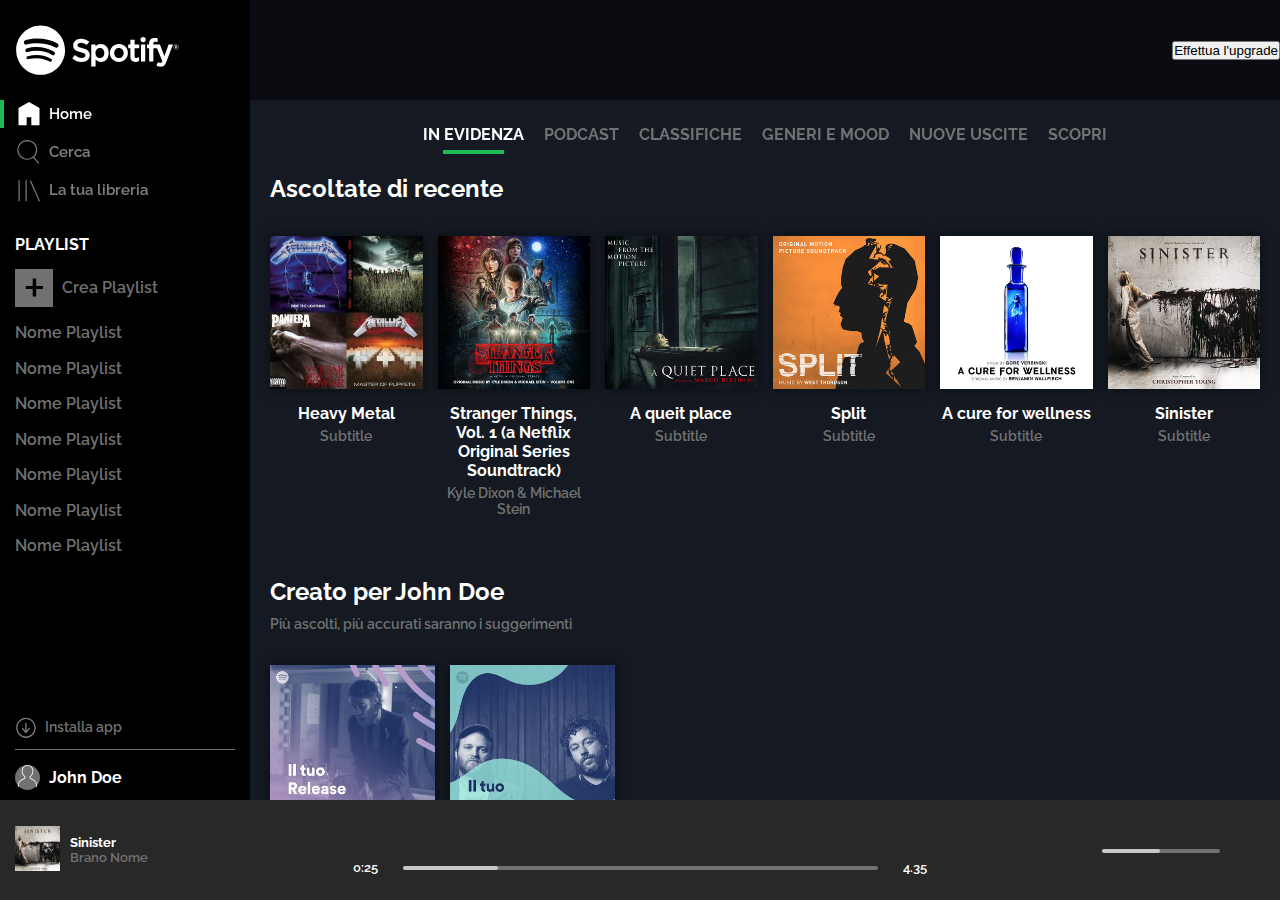
==== commit 8536b608: "Ho rimosso la nav bar in alto" ====
--- a/index.html
+++ b/index.html
@@ -122,7 +122,7 @@
         <!-- Upgrade Section -->
         <div class="upgrade">
 
-          <button class="pagace-btn">
+          <button class="upgrade-btn">
             Effettua l'upgrade
           </button>
         </div>
@@ -146,8 +146,39 @@
         <!-- In riproduzione (only smartphone section) -->
         <div class="smartphone-player">
 
-        </div>
-        <!-- In riproduzione (only smartphone section) -->
+          <div class="bg-img-blurred"></div>
+
+          <div class="top-icons">
+            <div class="up-top-icons">
+              <a href="#"><i class="fas fa-desktop"></i></a>
+              <a href="#"><i class="fas fa-list"></i></a>
+            </div>
+            <div class="bottom-top-icons">
+              <a href="#"><i class="far fa-folder"></i></a>
+              <a href="#"><i class="far fa-heart"></i></a>
+            </div>
+          </div>
+
+          <div class="song-played">
+
+            <div class="song-played-content">
+              <div class="song-played-img">
+                <img src="img/noemi.jpg" alt="Nome">
+              </div>
+              <div class="album-info">
+                <div class="album-name">
+                  <h4>Noemi</h4>
+                </div>
+                <div class="album-author">
+                  <p class="author">Glicine</p>
+                </div>
+              </div>
+            </div>
+
+          </div>
+
+        </div>
+        <!-- Fine In riproduzione (only smartphone section) -->
 
         <!-- MUSIC -->
         <div class="music">
--- a/css/style.css
+++ b/css/style.css
@@ -8,6 +8,7 @@
 /* COMMON */
 body {
   font-family: 'Raleway', sans-serif;
+  min-width: 265px;
 }
 
 .app-wrapper {
@@ -269,7 +270,7 @@
   z-index: 1;
 }
 
-.pagace-btn {
+.update-btn {
   text-transform: uppercase;
   color: white;
   background-color: transparent;
@@ -280,9 +281,10 @@
   margin-right: 39px;
 }
 
-.pagace-btn:hover {
+.update-btn:hover {
   cursor: pointer;
   transform: scale(1.08);
+  transition-duration: 0.2s;
 }
 
 /* Content Section Nav */
@@ -542,6 +544,13 @@
 
 .player-commands-icons a:nth-child(3):hover {
   transform: scale(1.1);
+  transition-duration: 0.2s;
+}
+
+.player-commands-icons a:active,
+.player-commands-icons a:nth-child(3):active,
+.update-btn:active{
+  transform: translateY(1px);
 }
 
 .play-bar {
@@ -814,40 +823,10 @@
 
 /* Bonus sezione Smartphone */
 @media screen and (max-width: 449px) {
-  .content{
-    height: calc(100vh - 50px);
-    width: 100%;
-  }
-
-  .upgrade{
-    display: none;
-  }
-
-  .top-nav-content{
-    overflow-x: auto;
-  }
-
-  .content-nav {
-    justify-content: space-between;
-    flex-wrap: nowrap;
-    padding: 0 15px;
-    margin-top: 0;
-    width: 250%;
-
-  }
-
-  .smartphone-player{
-    display: block;
-    width: 100%;
-    height: 380px;
-    background-color: #000000;
-    padding-bottom: 100px;
-
-  }
-
+  /* FOOTER */
   footer{
     position: fixed;
-    top: 350px;
+    top: 290px;
     background-color: #000000;
   }
 
@@ -861,24 +840,33 @@
   }
 
   .player-commands-icons a:nth-child(3){
-    font-size: 60px;
-  }
-
-  .player-commands-icons a:nth-child(3) i:hover{
-    filter: drop-shadow(0 0 2px rgba(28, 185, 85, 1));
-  }
-
-  .player-commands-icons a:nth-child(3) i:active{
-    transform: translateY(1px);
+    font-size: 57px;
   }
 
   .player-commands-icons a:last-child{
-    font-size: 18px;
-  }
-
+    font-size: 19px;
+  }
+
+  .play-bar{
+    display: flex;
+    padding: 0 20px;
+  }
+
+  .player-commands{
+    height: 70%;
+  }
+
+  .player-commands-icons {
+    justify-content: space-evenly;
+  }
+
+  .track-bar{
+    width: 70%;
+  }
+
+  /* SIDE NAV */
   .logo img:nth-child(2),
   .now-playing,
-  .play-bar,
   .player-settings{
     display: none;
   }
@@ -886,14 +874,6 @@
   .logo img:last-child{
     display: block;
     width: 100%;
-  }
-
-  .player-commands{
-    height: 100%;
-  }
-
-  .player-commands-icons {
-    justify-content: space-evenly;
   }
 
   .side-bar{
@@ -905,12 +885,13 @@
     bottom: 0;
     z-index: 1;
     flex-direction: row;
+    padding: 0 20px;
   }
 
   .logo{
     width: 30px;
     height: 50px;
-    margin-right: 6px;
+    margin-right: 7px;
   }
 
   .side-nav{
@@ -932,7 +913,8 @@
     order: -1;
   }
 
-  .side-nav li::before {
+  .side-nav li::before,
+  .bottom-side-bar .user{
     display: none;
   }
 
@@ -942,10 +924,6 @@
 
   .side-top-nav {
     margin-left: 0;
-  }
-
-  .bottom-side-bar .user{
-    display: none;
   }
 
   .download-app {
@@ -961,14 +939,113 @@
     opacity: 0.35;
   }
 
+  /* MAIN */
   .content{
+    height: calc(100vh - 50px);
+    width: 100%;
     overflow-y: visible;
+  }
+
+  .upgrade{
+    display: none;
+  }
+
+  .top-nav-content{
+    display: none;
+  }
+
+  .smartphone-player{
+    display: block;
+    width: 100%;
+    height: 390px;
+    background-color: #000000;
+    padding-bottom: 99px;
+    position: relative;
+    overflow: hidden;
+    box-shadow: 0 4px 5px rgba(0, 0, 0, 0.3);
+  }
+
+  .bg-img-blurred{
+    width: 100%;
+    height: 100%;
+    background-image: url("../img/noemi.jpg");
+    background-size: cover;
+    filter: blur(4px);
+    position: absolute;
+    top: 0;
+    left: 0;
+  }
+
+  .top-icons{
+    position: absolute;
+    top: 0;
+    left: 0;
+    width: 100%;
+    height: calc(100% - 100px);
+    padding: 10px 20px;
+  }
+
+  .up-top-icons{
+    display: flex;
+    justify-content: space-between;
+  }
+
+  .bottom-top-icons{
+    height: calc(100% - 19px);
+    display: flex;
+    justify-content: space-between;
+    align-items: flex-end;
+  }
+
+  .top-icons i{
+    color: white;
+    text-shadow: 0 0 1px rgba(0, 0, 0, 0.5);
+  }
+
+  .song-played{
+    height: 100%;
+    display: flex;
+    flex-direction: column;
+    justify-content: center;
+    align-items: center;
+    position: relative;
+  }
+
+  .song-played-content{
+    margin-top: 10%;
+  }
+
+  .song-played-img,
+  .song-played .album-info{
+    width: 100%;
+    max-width: 255px;
+  }
+
+  .song-played-img img{
+    border-radius: 3px;
+    box-shadow: 0 0 2px rgba(0, 0, 0, 0.2);
+  }
+
+  .song-played .album-info,
+  .song-played .album-author .author{
+    color: white;
+    text-align: center;
+    text-shadow: 1px 1px 2px rgba(0, 0, 0, 0.6);
+  }
+
+  .song-played .album-info h4{
+    font-size: 22px;
+  }
+
+  .song-played .author{
+    font-size: 15px;
   }
 
   .music{
     overflow-y: scroll;
-    height: calc(100% - 450px);
-    padding-top: 15px;
+    height: calc(100% - 389px);
+    padding-top: 7px;
+    padding-bottom: 10px;
   }
 
   .albums-container{
@@ -977,13 +1054,13 @@
     flex-direction: column;
   }
 
-  .album {
+  .album{
     width: 100%;
     background-color: rgba(0, 0, 0, 0.3);
     border: 1px solid black;
     padding: 15px;
     border-radius: 10px;
-    box-shadow: 0 0 2px rgba(0, 0, 0, 0.5);
+    box-shadow: 0 0 1px rgba(0, 0, 0, 0.3);
     margin-right: 0;
   }
 
@@ -1028,12 +1105,13 @@
     text-align: center;
   }
 
-
+  .author.intro{
+  margin-bottom: 15px;
+  }
 
   .recomended-playists,
   .popular-artists{
     margin-top: 15px;
   }
 
-
-}
+}
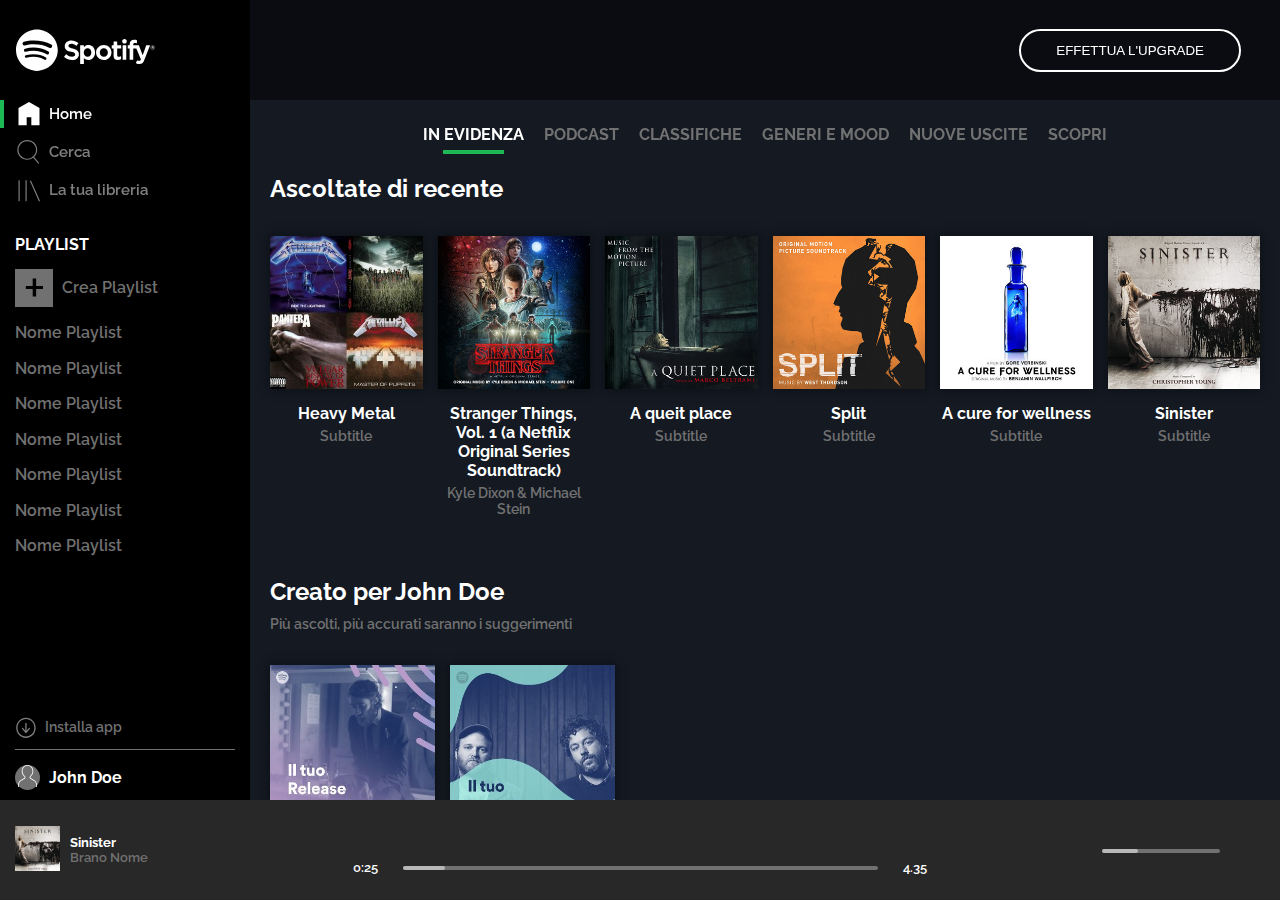
==== commit fc59e982: "ho aggiustato gli spazi tra le righe html e riordinato il css" ====
--- a/index.html
+++ b/index.html
@@ -12,15 +12,12 @@
 </head>
 
 <body>
-
   <!-- APP CONTAINER -->
   <div class="app-wrapper">
     <!-- MAIN -->
     <main class="clearfix">
-
       <!-- Side Bar -->
       <section class="side-bar">
-
         <!-- Logo -->
         <div class="logo-container">
           <div class="logo">
@@ -112,16 +109,13 @@
 
         </div>
         <!-- Fine Bottom Side Bar -->
-
       </section>
       <!-- Fine Side Bar -->
 
       <!-- CONTENT -->
       <section class="content">
-
         <!-- Upgrade Section -->
         <div class="upgrade">
-
           <button class="upgrade-btn">
             Effettua l'upgrade
           </button>
@@ -217,6 +211,7 @@
               <div class="album">
 
                 <div class="album-content">
+
                   <div class="album-img">
                     <img src="img/stranger.jpeg" alt="Stranger Things Album Cover">
                     <div class="overlay">
@@ -257,6 +252,7 @@
                     </div>
                   </div>
                 </div>
+
               </div>
               <!-- Fine single Album -->
 
@@ -280,6 +276,7 @@
                     </div>
                   </div>
                 </div>
+
               </div>
               <!-- Fine single Album -->
 
@@ -303,6 +300,7 @@
                     </div>
                   </div>
                 </div>
+
               </div>
               <!-- Fine single Album -->
 
@@ -326,6 +324,7 @@
                     </div>
                   </div>
                 </div>
+
               </div>
               <!-- Fine single Album -->
             </div>
@@ -361,6 +360,7 @@
                     </div>
                   </div>
                 </div>
+
               </div>
               <!-- Fine single Album -->
 
@@ -381,6 +381,7 @@
                     </div>
                   </div>
                 </div>
+
               </div>
               <!-- Fine single Album -->
             </div>
@@ -416,6 +417,7 @@
                     </div>
                   </div>
                 </div>
+
               </div>
               <!-- Fine single Album -->
 
@@ -436,25 +438,22 @@
                     </div>
                   </div>
                 </div>
+
               </div>
               <!-- Fine single Album -->
             </div>
             <!-- Fine Contenitore Album -->
           </div>
           <!-- Fine Artisti Popolari -->
-
         </div>
         <!-- Fine MUSIC -->
       </section>
-      <!-- Fine CCONTENT -->
-
+      <!-- Fine CONTENT -->
     </main>
     <!-- Fine MAIN -->
 
-
     <!-- FOOTER -->
     <footer>
-
       <!-- Playing Track -->
       <div class="now-playing">
 
@@ -539,12 +538,10 @@
 
       </div>
       <!-- Fine Player Settings -->
-
     </footer>
     <!-- Fine FOOTER -->
-
   </div>
-
+  <!-- FINE APP CONTAINER -->
 </body>
 
 </html>
--- a/css/style.css
+++ b/css/style.css
@@ -29,6 +29,7 @@
 
 body a:hover {
   color: white;
+  transition-duration: 0.5s;
 }
 
 ul {
@@ -41,7 +42,21 @@
   clear: both;
 }
 
+.side-nav li,
+.add-playlist,
+.playlist-list li,
+.download-app,
+.user,
+.upgrade-btn,
+.content-nav li,
+.album,
+.track-info,
+.track-bar,
+.volume-bar {
+  cursor: pointer;
+}
 /* FINE COMMON */
+
 /* MAIN */
 /* MAIN's > Side Bar */
 .side-bar {
@@ -64,7 +79,7 @@
 }
 
 .logo img {
-  width: 70%;
+  width: 60%;
 }
 
 .logo img:last-child,
@@ -91,10 +106,6 @@
   box-shadow: 0 0 1px rgba(0, 0, 0, 0);
   position: relative;
   overflow: hidden;
-}
-
-.side-nav li:hover {
-  cursor: pointer;
 }
 
 .side-nav li:before {
@@ -119,13 +130,10 @@
   transform: translateY(0);
 }
 
-.active-side-nav {
-  color: white;
-}
-
 .side-nav .active-side-nav,
 .side-nav li:hover {
   opacity: 1;
+  transition-duration: 0.5s;
 }
 
 .side-nav a {
@@ -169,8 +177,14 @@
   line-height: 38px;
 }
 
-.add-playlist a:hover .cross {
+.add-playlist:hover .cross {
   background-color: white;
+  transition-duration: 0.5s;
+}
+
+.add-playlist:hover a {
+  color: white;
+  transition-duration: 0.5s;
 }
 
 .bottom-playlists {
@@ -185,6 +199,11 @@
 
 .playlist-list li {
   margin-top: 16.5px;
+}
+
+.playlist-list li:hover a {
+  color: white;
+  transition-duration: 0.5s;
 }
 
 /* Bottom Side Bar */
@@ -205,14 +224,12 @@
 
 .download-app:hover img {
   opacity: 1;
+  transition-duration: 0.5s;
 }
 
 .download-app:hover a {
   color: white;
-}
-
-.download-app:hover {
-  cursor: pointer;
+  transition-duration: 0.5s;
 }
 
 .user {
@@ -241,12 +258,8 @@
   margin-left: 5px;
   line-height: 25px;
 }
-
-.user:hover {
-  cursor: pointer
-}
-
 /* Fine MAIN's > Side Bar */
+
 /* MAIN's > Content */
 .content {
   width: calc(100% - 250px);
@@ -270,19 +283,17 @@
   z-index: 1;
 }
 
-.update-btn {
+.upgrade-btn {
   text-transform: uppercase;
   color: white;
   background-color: transparent;
   border: 2px solid white;
   border-radius: 30px;
-  padding: 8px 40px;
-  height: 40%;
+  padding: 12px 35px;
   margin-right: 39px;
 }
 
-.update-btn:hover {
-  cursor: pointer;
+.upgrade-btn:hover {
   transform: scale(1.08);
   transition-duration: 0.2s;
 }
@@ -304,6 +315,11 @@
   box-shadow: 0 0 1px rgba(0, 0, 0, 0);
   position: relative;
   overflow: hidden;
+}
+
+.content-nav li:hover a {
+  color: white;
+  transition-duration: 0.5s;
 }
 
 .content-nav li:before,
@@ -348,8 +364,7 @@
   color: white;
 }
 
-
-.smartphone-player{
+.smartphone-player {
   display: none;
 }
 
@@ -410,10 +425,6 @@
   border-radius: 50%;
 }
 
-.album:hover {
-  cursor: pointer;
-}
-
 .album:hover .overlay {
   display: block;
 }
@@ -441,9 +452,9 @@
 .popular-artists .album-img img {
   border-radius: 50%;
 }
-
 /* Fine MAIN's > Content */
 /* FINE MAIN */
+
 /* FOOTER */
 footer {
   width: 100%;
@@ -517,7 +528,7 @@
   justify-content: center;
 }
 
-.player-commands-container{
+.player-commands-container {
   width: 100%;
 }
 
@@ -549,7 +560,7 @@
 
 .player-commands-icons a:active,
 .player-commands-icons a:nth-child(3):active,
-.update-btn:active{
+.upgrade-btn:active {
   transform: translateY(1px);
 }
 
@@ -575,8 +586,8 @@
 
 .current-time-bar {
   background-color: white;
-  opacity: 0.6;
-  width: 20%;
+  opacity: 0.5;
+  width: 9%;
   height: 4px;
   border-radius: 4px;
   display: flex;
@@ -592,10 +603,6 @@
   display: none;
 }
 
-.track-bar:hover {
-  cursor: pointer;
-}
-
 .track-bar:hover .current-time-bar {
   opacity: 1;
   background-color: #1CB955;
@@ -618,7 +625,7 @@
   height: 100%;
 }
 
-.volume-control{
+.volume-control {
   width: 71%;
   margin-left: 3px
 }
@@ -641,17 +648,13 @@
 
 .current-volume {
   background-color: white;
-  opacity: 0.6;
-  width: 49%;
+  opacity: 0.5;
+  width: 30%;
   height: 4px;
   border-radius: 4px;
   display: flex;
   justify-content: flex-end;
   align-items: center;
-}
-
-.volume-bar:hover {
-  cursor: pointer;
 }
 
 .volume-bar:hover .current-volume {
@@ -662,10 +665,12 @@
 .volume-bar:hover .circle {
   display: block;
 }
-
 /* FINE FOOTER */
+
 /* SEZIONE RESPONSIVE */
 @media all and (max-width: 991px) {
+
+  /* CONTENT */
   .albums-container {
     flex-wrap: wrap;
   }
@@ -688,17 +693,17 @@
 
   /* FOOTER */
   .now-playing,
-  .player-settings{
+  .player-settings {
     width: calc(100% / 3);
     min-width: 150px;
   }
 
-  .now-playing .left-icons{
+  .now-playing .left-icons {
     width: 18px;
     margin-right: 20px;
   }
 
-  .track-info a{
+  .track-info a {
     padding-right: 20px;
   }
 
@@ -715,22 +720,21 @@
     margin: 0 20px 0 0;
   }
 
-  .track-bar{
+  .track-bar {
     margin: 6px 5px 0;
   }
 
-  .right-icons{
+  .right-icons {
     margin-left: 20px;
   }
 
-  .volume-control{
+  .volume-control {
     width: 48%;
   }
 
   .volume-bar {
     width: 57%;
   }
-
 }
 
 @media screen and (max-width: 576px) {
@@ -746,8 +750,7 @@
     width: 100%;
   }
 
-  .logo img:first-child
-  .logo img:last-child,
+  .logo img:first-child .logo img:last-child,
   .side-nav a,
   .logo img,
   .playlists-container,
@@ -782,7 +785,7 @@
   }
 
   /* FOOTER */
-  .now-playing .left-icons{
+  .now-playing .left-icons {
     margin-right: 0;
   }
 
@@ -791,7 +794,7 @@
     margin: 0 10px 0 0;
   }
 
-  .right-icons{
+  .right-icons {
     margin-left: 0;
   }
 
@@ -800,11 +803,11 @@
     margin-right: 5px;
   }
 
-  .volume-control{
+  .volume-control {
     width: 59%;
   }
 
-  .volume-bar{
+  .volume-bar {
     width: 63%;
   }
 }
@@ -823,60 +826,20 @@
 
 /* Bonus sezione Smartphone */
 @media screen and (max-width: 449px) {
-  /* FOOTER */
-  footer{
-    position: fixed;
-    top: 290px;
-    background-color: #000000;
-  }
-
-  .player-commands-icons {
-    justify-content: space-between;
-  }
-
-
-  .player-commands-icons a{
-    font-size: 20px;
-  }
-
-  .player-commands-icons a:nth-child(3){
-    font-size: 57px;
-  }
-
-  .player-commands-icons a:last-child{
-    font-size: 19px;
-  }
-
-  .play-bar{
-    display: flex;
-    padding: 0 20px;
-  }
-
-  .player-commands{
-    height: 70%;
-  }
-
-  .player-commands-icons {
-    justify-content: space-evenly;
-  }
-
-  .track-bar{
-    width: 70%;
-  }
 
   /* SIDE NAV */
   .logo img:nth-child(2),
   .now-playing,
-  .player-settings{
+  .player-settings {
     display: none;
   }
 
-  .logo img:last-child{
+  .logo img:last-child {
     display: block;
     width: 100%;
   }
 
-  .side-bar{
+  .side-bar {
     float: none;
     height: 50px;
     width: 100%;
@@ -888,37 +851,37 @@
     padding: 0 20px;
   }
 
-  .logo{
+  .logo {
     width: 30px;
     height: 50px;
-    margin-right: 7px;
-  }
-
-  .side-nav{
+    margin-right: 8px;
+  }
+
+  .side-nav {
     display: flex;
     justify-content: space-evenly;
     align-items: center;
     height: 100%;
   }
 
-  .side-nav li{
+  .side-nav li {
     margin-bottom: 0;
   }
 
-  .side-nav li img{
+  .side-nav li img {
     width: 25px;
   }
 
-  .side-nav li:nth-child(3){
+  .side-nav li:nth-child(3) {
     order: -1;
   }
 
   .side-nav li::before,
-  .bottom-side-bar .user{
+  .bottom-side-bar .user {
     display: none;
   }
 
-  .side-nav li{
+  .side-nav li {
     padding: 0;
   }
 
@@ -927,34 +890,34 @@
   }
 
   .download-app {
-    width: 29px;
+    width: 31px;
     height: 100%;
     display: flex;
     align-items: center;
-    margin-top: 1px;
-  }
-
-  .download-app img{
+    margin-bottom: 1px;
+  }
+
+  .download-app img {
     width: 100%;
     opacity: 0.35;
   }
 
-  /* MAIN */
-  .content{
+  /* CONTENT */
+  .content {
     height: calc(100vh - 50px);
     width: 100%;
     overflow-y: visible;
   }
 
-  .upgrade{
+  .upgrade {
     display: none;
   }
 
-  .top-nav-content{
+  .top-nav-content {
     display: none;
   }
 
-  .smartphone-player{
+  .smartphone-player {
     display: block;
     width: 100%;
     height: 390px;
@@ -965,7 +928,7 @@
     box-shadow: 0 4px 5px rgba(0, 0, 0, 0.3);
   }
 
-  .bg-img-blurred{
+  .bg-img-blurred {
     width: 100%;
     height: 100%;
     background-image: url("../img/noemi.jpg");
@@ -976,7 +939,7 @@
     left: 0;
   }
 
-  .top-icons{
+  .top-icons {
     position: absolute;
     top: 0;
     left: 0;
@@ -985,24 +948,24 @@
     padding: 10px 20px;
   }
 
-  .up-top-icons{
+  .up-top-icons {
     display: flex;
     justify-content: space-between;
   }
 
-  .bottom-top-icons{
+  .bottom-top-icons {
     height: calc(100% - 19px);
     display: flex;
     justify-content: space-between;
     align-items: flex-end;
   }
 
-  .top-icons i{
+  .top-icons i {
     color: white;
     text-shadow: 0 0 1px rgba(0, 0, 0, 0.5);
   }
 
-  .song-played{
+  .song-played {
     height: 100%;
     display: flex;
     flex-direction: column;
@@ -1011,50 +974,50 @@
     position: relative;
   }
 
-  .song-played-content{
+  .song-played-content {
     margin-top: 10%;
   }
 
   .song-played-img,
-  .song-played .album-info{
+  .song-played .album-info {
     width: 100%;
     max-width: 255px;
   }
 
-  .song-played-img img{
+  .song-played-img img {
     border-radius: 3px;
     box-shadow: 0 0 2px rgba(0, 0, 0, 0.2);
   }
 
   .song-played .album-info,
-  .song-played .album-author .author{
+  .song-played .album-author .author {
     color: white;
     text-align: center;
     text-shadow: 1px 1px 2px rgba(0, 0, 0, 0.6);
   }
 
-  .song-played .album-info h4{
+  .song-played .album-info h4 {
     font-size: 22px;
   }
 
-  .song-played .author{
+  .song-played .author {
     font-size: 15px;
   }
 
-  .music{
+  .music {
     overflow-y: scroll;
     height: calc(100% - 389px);
     padding-top: 7px;
     padding-bottom: 10px;
   }
 
-  .albums-container{
+  .albums-container {
     margin-top: 10px;
     display: flex;
     flex-direction: column;
   }
 
-  .album{
+  .album {
     width: 100%;
     background-color: rgba(0, 0, 0, 0.3);
     border: 1px solid black;
@@ -1064,54 +1027,93 @@
     margin-right: 0;
   }
 
-  .album:hover{
+  .album:hover {
     transform: scale(1.05);
     box-shadow: 0 0 3px rgba(0, 0, 0, 0.8);
     transition-duration: 0.7s;
   }
 
-  .overlay{
+  .overlay {
     background-color: rgba(0, 0, 0, 0.1);
   }
 
-  .overlay i{
+  .overlay i {
     font-size: 40px;
   }
 
-  .album-img{
+  .album-img {
     display: inline-block;
     width: 30%;
     margin-right: 20px;
     border-radius: 15px;
   }
 
-  .album-content{
+  .album-content {
     display: flex;
     align-items: center;
     justify-content: flex-start;
   }
 
-  .album-info{
+  .album-info {
     width: 70%;
     text-align: left;
   }
 
-  .album-name{
+  .album-name {
     padding: 0;
   }
 
   .music h2,
-  .author.intro{
+  .author.intro {
     text-align: center;
   }
 
-  .author.intro{
-  margin-bottom: 15px;
+  .author.intro {
+    margin-bottom: 15px;
   }
 
   .recomended-playists,
-  .popular-artists{
+  .popular-artists {
     margin-top: 15px;
   }
 
-}
+  /* FOOTER */
+  footer {
+    position: fixed;
+    top: 290px;
+    background-color: #000000;
+  }
+
+  .player-commands-icons {
+    justify-content: space-between;
+  }
+
+  .player-commands-icons a {
+    font-size: 20px;
+  }
+
+  .player-commands-icons a:nth-child(3) {
+    font-size: 57px;
+  }
+
+  .player-commands-icons a:last-child {
+    font-size: 19px;
+  }
+
+  .play-bar {
+    display: flex;
+    padding: 0 20px;
+  }
+
+  .player-commands {
+    height: 70%;
+  }
+
+  .player-commands-icons {
+    justify-content: space-evenly;
+  }
+
+  .track-bar {
+    width: 70%;
+  }
+}
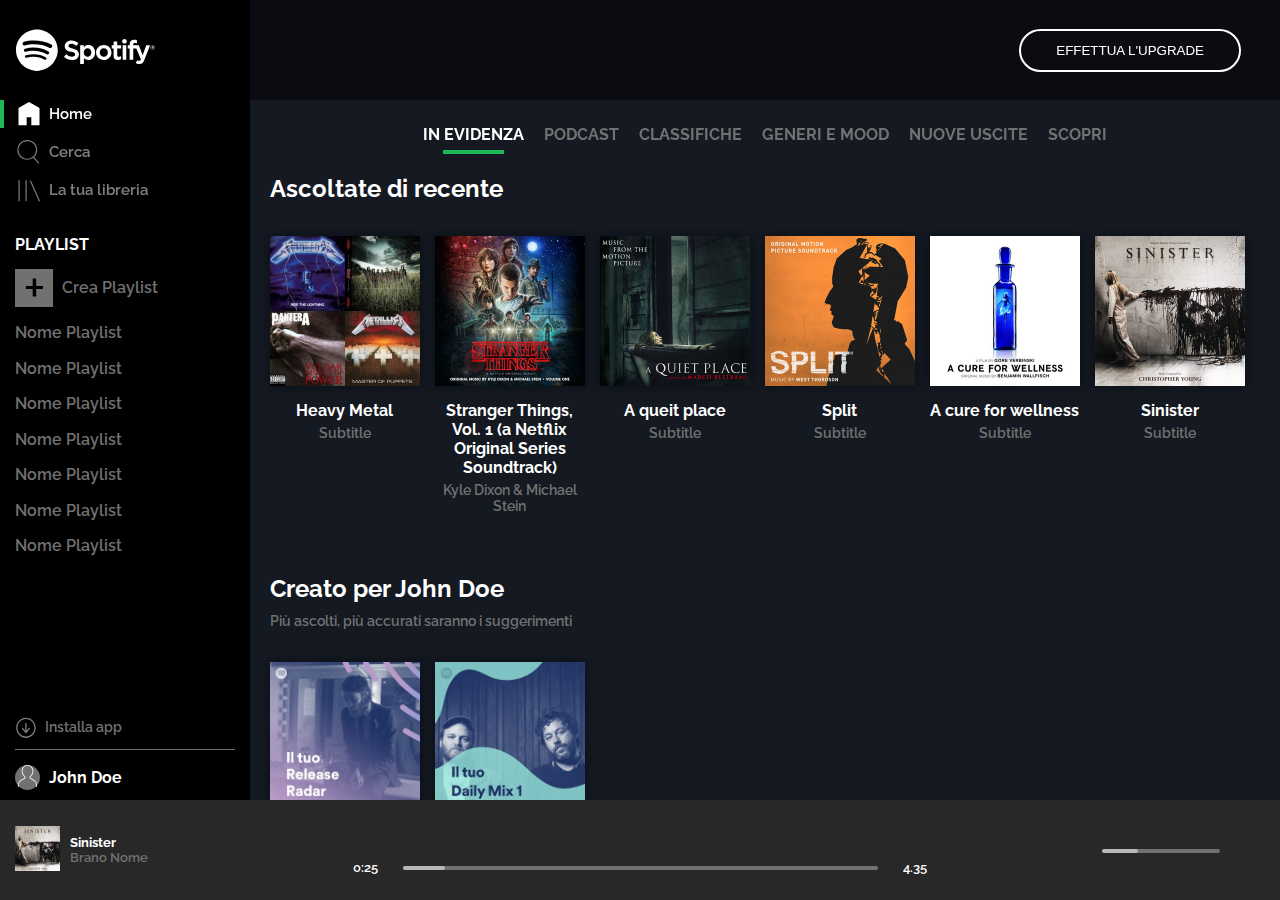
==== commit 2e12bc72: "migliorato spazi tra i tag" ====
--- a/index.html
+++ b/index.html
@@ -183,10 +183,12 @@
 
             <!-- Contenitore Album -->
             <div class="albums-container">
-              <!-- Single Album -->
-              <div class="album">
-
-                <div class="album-content">
+
+              <!-- Single Album -->
+              <div class="album">
+
+                <div class="album-content">
+
                   <div class="album-img">
                     <img src="img/metal_lifting.jpg" alt="Heavy Metal Album Cover">
                     <div class="overlay">
@@ -204,6 +206,7 @@
                   </div>
 
                 </div>
+
               </div>
               <!-- Fine single Album -->
 
@@ -532,7 +535,6 @@
               </div>
             </div>
           </div>
-
 
         </div>
 
--- a/css/style.css
+++ b/css/style.css
@@ -27,9 +27,12 @@
   font-weight: 600;
 }
 
+body a {
+  transition: color 0.5s;
+}
+
 body a:hover {
   color: white;
-  transition-duration: 0.5s;
 }
 
 ul {
@@ -55,8 +58,8 @@
 .volume-bar {
   cursor: pointer;
 }
+
 /* FINE COMMON */
-
 /* MAIN */
 /* MAIN's > Side Bar */
 .side-bar {
@@ -106,6 +109,7 @@
   box-shadow: 0 0 1px rgba(0, 0, 0, 0);
   position: relative;
   overflow: hidden;
+  transition: opacity 0.5s;
 }
 
 .side-nav li:before {
@@ -133,7 +137,6 @@
 .side-nav .active-side-nav,
 .side-nav li:hover {
   opacity: 1;
-  transition-duration: 0.5s;
 }
 
 .side-nav a {
@@ -170,6 +173,7 @@
   display: inline-block;
   vertical-align: bottom;
   margin-right: 5px;
+  transition: background-color 0.5s;
 }
 
 .add-playlist {
@@ -179,12 +183,14 @@
 
 .add-playlist:hover .cross {
   background-color: white;
-  transition-duration: 0.5s;
+}
+
+.add-playlist a {
+  transition: color 0.5s;
 }
 
 .add-playlist:hover a {
   color: white;
-  transition-duration: 0.5s;
 }
 
 .bottom-playlists {
@@ -220,16 +226,19 @@
   vertical-align: middle;
   margin-right: 5px;
   margin-left: -4px;
+  transition: opacity 0.5s
 }
 
 .download-app:hover img {
-  opacity: 1;
-  transition-duration: 0.5s;
+  opacity: 1;;
+}
+
+.download-app a {
+  transition: color 0.5s;
 }
 
 .download-app:hover a {
   color: white;
-  transition-duration: 0.5s;
 }
 
 .user {
@@ -258,8 +267,8 @@
   margin-left: 5px;
   line-height: 25px;
 }
+
 /* Fine MAIN's > Side Bar */
-
 /* MAIN's > Content */
 .content {
   width: calc(100% - 250px);
@@ -291,11 +300,11 @@
   border-radius: 30px;
   padding: 12px 35px;
   margin-right: 39px;
+  transition: transform 0.2s;
 }
 
 .upgrade-btn:hover {
   transform: scale(1.08);
-  transition-duration: 0.2s;
 }
 
 /* Content Section Nav */
@@ -317,9 +326,12 @@
   overflow: hidden;
 }
 
+.content-nav li a {
+  transition: color 0.5s;
+}
+
 .content-nav li:hover a {
   color: white;
-  transition-duration: 0.5s;
 }
 
 .content-nav li:before,
@@ -382,7 +394,7 @@
 }
 
 .album {
-  width: calc(100% / 6);
+  width: calc(100% / 6 - 15px);
   margin-right: 15px;
   text-align: center;
   margin-bottom: 10px;
@@ -452,9 +464,9 @@
 .popular-artists .album-img img {
   border-radius: 50%;
 }
+
 /* Fine MAIN's > Content */
 /* FINE MAIN */
-
 /* FOOTER */
 footer {
   width: 100%;
@@ -665,8 +677,8 @@
 .volume-bar:hover .circle {
   display: block;
 }
+
 /* FINE FOOTER */
-
 /* SEZIONE RESPONSIVE */
 @media all and (max-width: 991px) {
 
@@ -1027,12 +1039,6 @@
     margin-right: 0;
   }
 
-  .album:hover {
-    transform: scale(1.05);
-    box-shadow: 0 0 3px rgba(0, 0, 0, 0.8);
-    transition-duration: 0.7s;
-  }
-
   .overlay {
     background-color: rgba(0, 0, 0, 0.1);
   }
